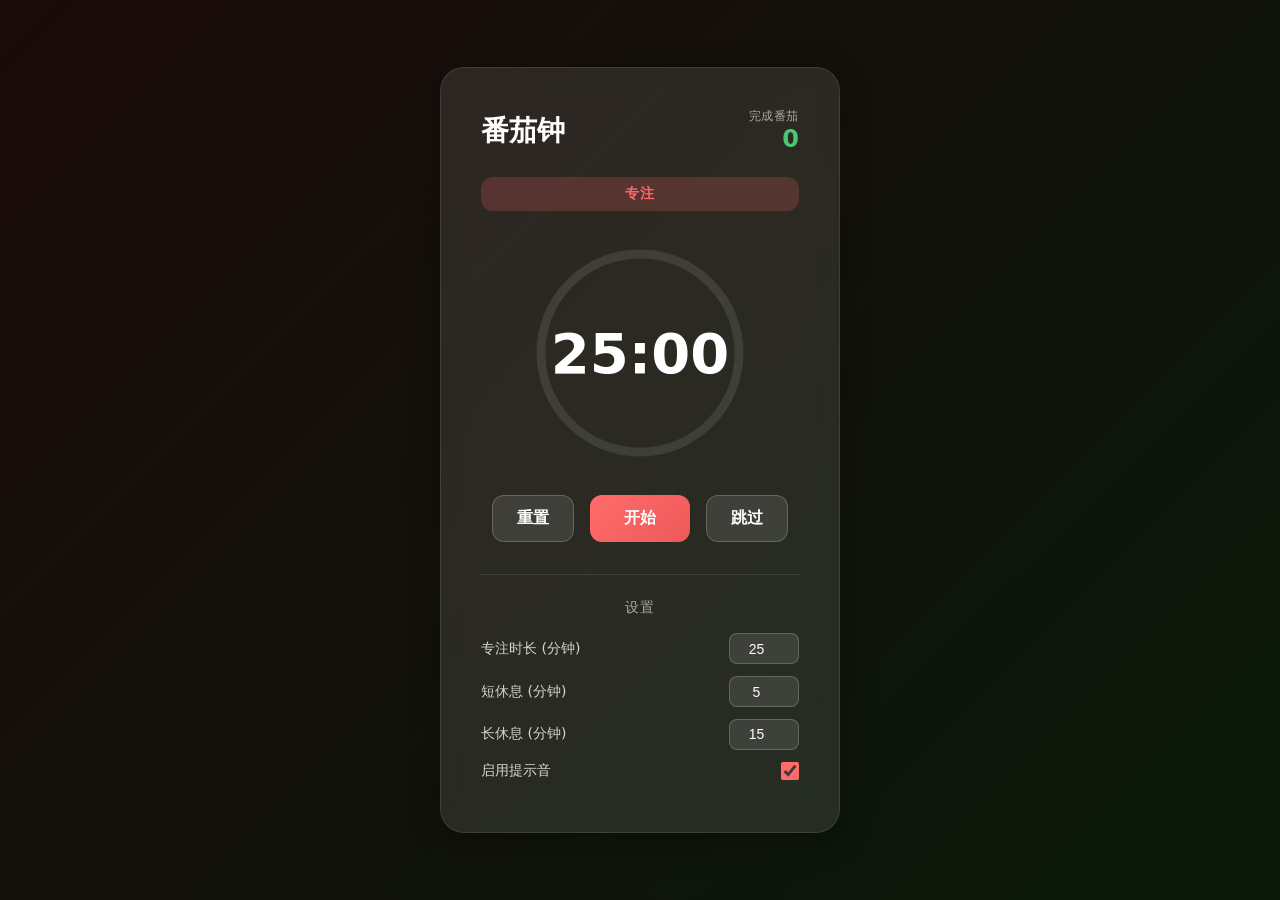
==== pomodoro.html @ 48aeecc4 "Initial commit" ====
<!DOCTYPE html>
<html lang="zh-CN">
<head>
  <meta charset="UTF-8">
  <meta name="viewport" content="width=device-width, initial-scale=1.0">
  <title>番茄钟</title>
  <style>
    * {
      margin: 0;
      padding: 0;
      box-sizing: border-box;
    }
    body {
      font-family: Inter, system-ui, -apple-system, sans-serif;
      min-height: 100vh;
      display: flex;
      background: linear-gradient(135deg, #1a0a0a 0%, #0a1a0a 100%);
      color: #fff;
    }
    #root {
      width: 100%;
      display: flex;
      justify-content: center;
      align-items: center;
      padding: 1rem;
    }
    .timer-card {
      background: rgba(255, 255, 255, 0.1);
      backdrop-filter: blur(10px);
      border-radius: 24px;
      padding: 2.5rem;
      box-shadow: 0 8px 32px rgba(0, 0, 0, 0.3);
      border: 1px solid rgba(255, 255, 255, 0.1);
      width: 100%;
      max-width: 400px;
      text-align: center;
    }
    .header {
      display: flex;
      justify-content: space-between;
      align-items: center;
      margin-bottom: 1.5rem;
    }
    .title {
      font-size: 1.75rem;
      font-weight: 700;
      color: #fff;
    }
    .pomodoro-count {
      display: flex;
      flex-direction: column;
      align-items: flex-end;
    }
    .pomodoro-count .label {
      font-size: 0.75rem;
      color: rgba(255, 255, 255, 0.6);
      text-transform: uppercase;
      letter-spacing: 0.05em;
    }
    .pomodoro-count .count {
      font-size: 1.5rem;
      font-weight: 700;
      color: #48c774;
    }
    .phase-indicator {
      padding: 0.5rem 1rem;
      border-radius: 12px;
      font-size: 0.875rem;
      font-weight: 600;
      text-transform: uppercase;
      letter-spacing: 0.1em;
      margin-bottom: 2rem;
      transition: all 0.3s ease;
    }
    .phase-indicator.focus {
      background-color: rgba(255, 107, 107, 0.2);
      color: #ff6b6b;
    }
    .phase-indicator.shortBreak {
      background-color: rgba(72, 199, 116, 0.2);
      color: #48c774;
    }
    .phase-indicator.longBreak {
      background-color: rgba(50, 180, 80, 0.2);
      color: #32b450;
    }
    .timer-display {
      position: relative;
      display: flex;
      justify-content: center;
      align-items: center;
      margin-bottom: 2rem;
    }
    .progress-ring {
      width: 220px;
      height: 220px;
    }
    .progress-ring-bg {
      fill: none;
      stroke: rgba(255, 255, 255, 0.1);
      stroke-width: 8;
    }
    .progress-ring-fill {
      fill: none;
      stroke: #ff6b6b;
      stroke-width: 8;
      stroke-linecap: round;
      transition: stroke-dashoffset 0.5s ease;
      transform: rotate(-90deg);
      transform-origin: center;
    }
    .time-text {
      position: absolute;
      font-size: 3.5rem;
      font-weight: 700;
      color: #fff;
      font-variant-numeric: tabular-nums;
    }
    .controls {
      display: flex;
      justify-content: center;
      gap: 1rem;
    }
    .btn {
      padding: 0.75rem 1.5rem;
      border: none;
      border-radius: 12px;
      font-size: 1rem;
      font-weight: 600;
      cursor: pointer;
      transition: all 0.2s ease;
    }
    .btn-primary {
      background: linear-gradient(135deg, #ff6b6b 0%, #ee5a5a 100%);
      color: #fff;
      min-width: 100px;
    }
    .btn-primary:hover {
      transform: translateY(-2px);
      box-shadow: 0 4px 12px rgba(255, 107, 107, 0.4);
    }
    .btn-primary:active {
      transform: translateY(0);
    }
    .btn-secondary {
      background: rgba(255, 255, 255, 0.1);
      color: #fff;
      border: 1px solid rgba(255, 255, 255, 0.2);
    }
    .btn-secondary:hover {
      background: rgba(255, 255, 255, 0.2);
      transform: translateY(-2px);
    }
    .btn-secondary:active {
      transform: translateY(0);
    }
    .settings {
      margin-top: 2rem;
      padding-top: 1.5rem;
      border-top: 1px solid rgba(255, 255, 255, 0.1);
    }
    .settings-title {
      font-size: 0.875rem;
      color: rgba(255, 255, 255, 0.6);
      text-transform: uppercase;
      letter-spacing: 0.05em;
      margin-bottom: 1rem;
    }
    .setting-row {
      display: flex;
      justify-content: space-between;
      align-items: center;
      margin-bottom: 0.75rem;
    }
    .setting-row label {
      font-size: 0.875rem;
      color: rgba(255, 255, 255, 0.8);
    }
    .setting-row input {
      width: 70px;
      padding: 0.4rem 0.6rem;
      border: 1px solid rgba(255, 255, 255, 0.2);
      border-radius: 8px;
      background: rgba(255, 255, 255, 0.1);
      color: #fff;
      font-size: 0.875rem;
      text-align: center;
    }
    .setting-row input:focus {
      outline: none;
      border-color: #ff6b6b;
    }
    .sound-toggle {
      display: flex;
      align-items: center;
      gap: 0.5rem;
    }
    .sound-toggle input[type="checkbox"] {
      width: 18px;
      height: 18px;
      accent-color: #ff6b6b;
    }
    @media (max-width: 480px) {
      .timer-card {
        padding: 1.5rem;
      }
      .time-text {
        font-size: 2.5rem;
      }
      .progress-ring {
        width: 180px;
        height: 180px;
      }
      .controls {
        flex-wrap: wrap;
      }
      .btn {
        padding: 0.6rem 1rem;
        font-size: 0.875rem;
      }
    }
  </style>
</head>
<body>
  <div id="root"></div>
  <script>
    const PHASE_DURATIONS = { focus: 25 * 60, shortBreak: 5 * 60, longBreak: 15 * 60 };
    const PHASE_LABELS = { focus: '专注', shortBreak: '短休息', longBreak: '长休息' };

    let state = {
      phase: 'focus',
      timeLeft: PHASE_DURATIONS.focus,
      isRunning: false,
      pomodorosCompleted: 0,
      settings: { focus: 25, shortBreak: 5, longBreak: 15 },
      soundEnabled: true
    };

    let interval = null;

    function render() {
      const progress = ((PHASE_DURATIONS[state.phase] - state.timeLeft) / PHASE_DURATIONS[state.phase]) * 100;
      const circumference = 2 * Math.PI * 90;
      const offset = circumference * (1 - progress / 100);

      document.getElementById('root').innerHTML = `
        <div class="timer-card">
          <div class="header">
            <h1 class="title">番茄钟</h1>
            <div class="pomodoro-count">
              <span class="label">完成番茄</span>
              <span class="count">${state.pomodorosCompleted}</span>
            </div>
          </div>

          <div class="phase-indicator ${state.phase}">${PHASE_LABELS[state.phase]}</div>

          <div class="timer-display">
            <svg class="progress-ring" viewBox="0 0 200 200">
              <circle class="progress-ring-bg" cx="100" cy="100" r="90"/>
              <circle class="progress-ring-fill" cx="100" cy="100" r="90"
                stroke-dasharray="${circumference}" stroke-dashoffset="${offset}"/>
            </svg>
            <div class="time-text">${formatTime(state.timeLeft)}</div>
          </div>

          <div class="controls">
            <button class="btn btn-secondary" onclick="handleReset()">重置</button>
            <button class="btn btn-primary" onclick="handleStartPause()">${state.isRunning ? '暂停' : '开始'}</button>
            <button class="btn btn-secondary" onclick="handleSkip()">跳过</button>
          </div>

          <div class="settings">
            <div class="settings-title">设置</div>
            <div class="setting-row">
              <label>专注时长 (分钟)</label>
              <input type="number" min="1" max="60" value="${state.settings.focus}"
                onchange="updateSetting('focus', this.value)">
            </div>
            <div class="setting-row">
              <label>短休息 (分钟)</label>
              <input type="number" min="1" max="30" value="${state.settings.shortBreak}"
                onchange="updateSetting('shortBreak', this.value)">
            </div>
            <div class="setting-row">
              <label>长休息 (分钟)</label>
              <input type="number" min="1" max="60" value="${state.settings.longBreak}"
                onchange="updateSetting('longBreak', this.value)">
            </div>
            <div class="setting-row sound-toggle">
              <label>启用提示音</label>
              <input type="checkbox" ${state.soundEnabled ? 'checked' : ''}
                onchange="state.soundEnabled = this.checked">
            </div>
          </div>
        </div>
      `;
    }

    function formatTime(seconds) {
      const mins = Math.floor(seconds / 60);
      const secs = seconds % 60;
      return `${mins.toString().padStart(2, '0')}:${secs.toString().padStart(2, '0')}`;
    }

    function getNextPhase() {
      if (state.phase === 'focus') {
        return (state.pomodorosCompleted + 1) % 4 === 0 ? 'longBreak' : 'shortBreak';
      }
      return 'focus';
    }

    function playSound() {
      if (!state.soundEnabled) return;
      const ctx = new (window.AudioContext || window.webkitAudioContext)();
      const oscillator = ctx.createOscillator();
      const gainNode = ctx.createGain();
      oscillator.connect(gainNode);
      gainNode.connect(ctx.destination);
      oscillator.frequency.value = 800;
      oscillator.type = 'sine';
      gainNode.gain.setValueAtTime(0.3, ctx.currentTime);
      gainNode.gain.exponentialRampToValueAtTime(0.01, ctx.currentTime + 0.5);
      oscillator.start(ctx.currentTime);
      oscillator.stop(ctx.currentTime + 0.5);
    }

    function sendNotification(phase) {
      if (!('Notification' in window)) return;
      if (Notification.permission === 'granted') {
        const messages = {
          focus: '专注时间结束！休息一下吧',
          shortBreak: '短休息结束！继续专注',
          longBreak: '长休息结束！开始新的番茄'
        };
        new Notification('番茄钟', { body: messages[phase] });
      }
    }

    function tick() {
      if (state.timeLeft <= 1) {
        clearInterval(interval);
        interval = null;
        playSound();
        sendNotification(state.phase);
        const nextPhase = getNextPhase();
        state.pomodorosCompleted = state.phase === 'focus' ? state.pomodorosCompleted + 1 : state.pomodorosCompleted;
        state.phase = nextPhase;
        state.timeLeft = PHASE_DURATIONS[nextPhase];
        state.isRunning = false;
        render();
        return;
      }
      state.timeLeft--;
      render();
    }

    function handleStartPause() {
      if (state.isRunning) {
        clearInterval(interval);
        interval = null;
        state.isRunning = false;
      } else {
        state.isRunning = true;
        interval = setInterval(tick, 1000);
      }
      render();
    }

    function handleReset() {
      if (interval) {
        clearInterval(interval);
        interval = null;
      }
      state.isRunning = false;
      state.timeLeft = PHASE_DURATIONS[state.phase];
      render();
    }

    function handleSkip() {
      if (interval) {
        clearInterval(interval);
        interval = null;
      }
      state.pomodorosCompleted = state.phase === 'focus' ? state.pomodorosCompleted + 1 : state.pomodorosCompleted;
      state.phase = getNextPhase();
      state.timeLeft = PHASE_DURATIONS[state.phase];
      state.isRunning = false;
      render();
    }

    function updateSetting(key, value) {
      const mins = parseInt(value) || 1;
      state.settings[key] = Math.min(60, Math.max(1, mins));
      PHASE_DURATIONS[key] = state.settings[key] * 60;
      if (state.phase === key && !state.isRunning) {
        state.timeLeft = PHASE_DURATIONS[key];
      }
      render();
    }

    if ('Notification' in window && Notification.permission === 'default') {
      Notification.requestPermission();
    }

    render();
  </script>
</body>
</html>
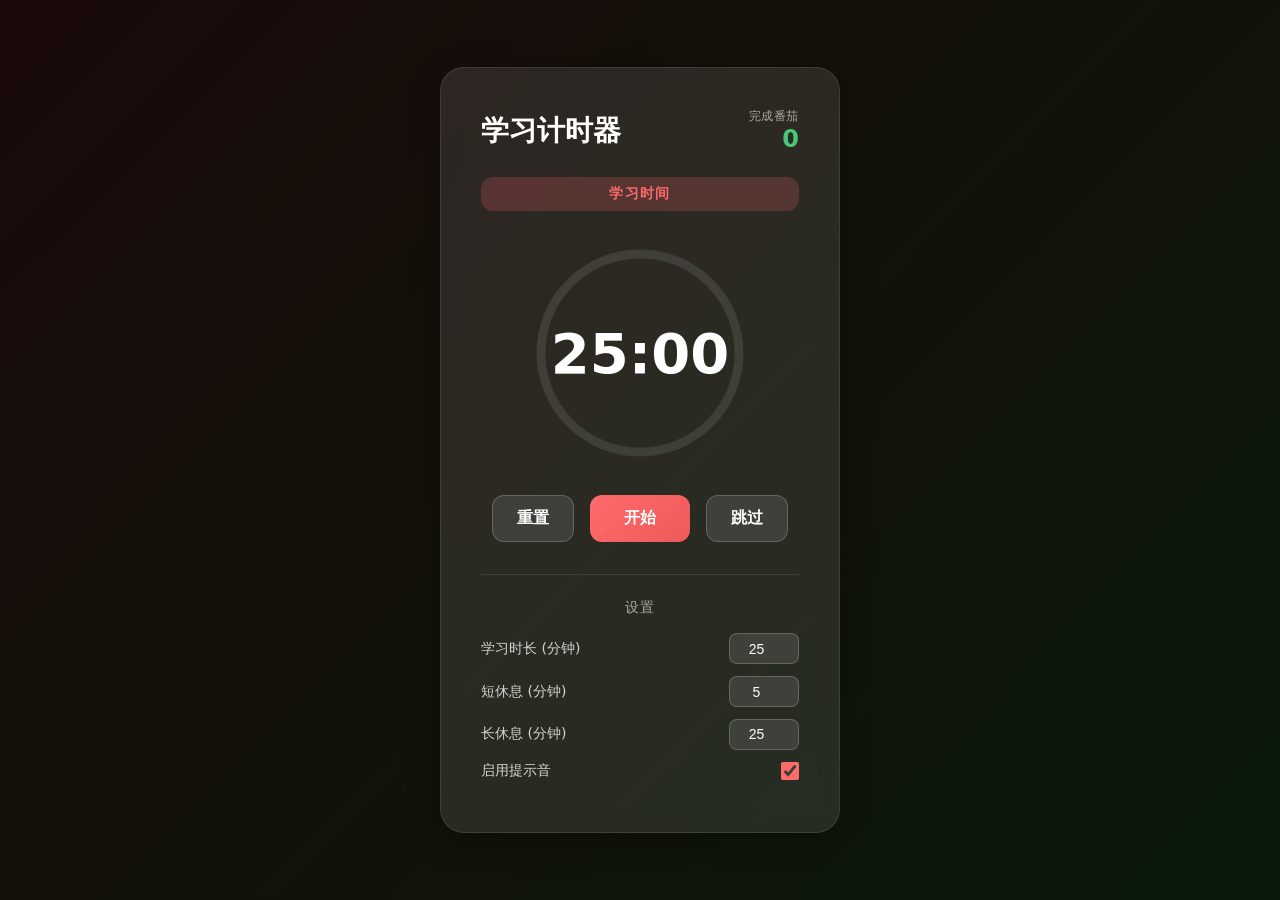
==== commit 134b4397: "Update: rename to 学习计时器, set long break to 25min" ====
--- a/pomodoro.html
+++ b/pomodoro.html
@@ -225,14 +225,14 @@
   <div id="root"></div>
   <script>
     const PHASE_DURATIONS = { focus: 25 * 60, shortBreak: 5 * 60, longBreak: 15 * 60 };
-    const PHASE_LABELS = { focus: '专注', shortBreak: '短休息', longBreak: '长休息' };
+    const PHASE_LABELS = { focus: '学习时间', shortBreak: '短休息', longBreak: '长休息' };
 
     let state = {
       phase: 'focus',
       timeLeft: PHASE_DURATIONS.focus,
       isRunning: false,
       pomodorosCompleted: 0,
-      settings: { focus: 25, shortBreak: 5, longBreak: 15 },
+      settings: { focus: 25, shortBreak: 5, longBreak: 25 },
       soundEnabled: true
     };
 
@@ -246,7 +246,7 @@
       document.getElementById('root').innerHTML = `
         <div class="timer-card">
           <div class="header">
-            <h1 class="title">番茄钟</h1>
+            <h1 class="title">学习计时器</h1>
             <div class="pomodoro-count">
               <span class="label">完成番茄</span>
               <span class="count">${state.pomodorosCompleted}</span>
@@ -273,7 +273,7 @@
           <div class="settings">
             <div class="settings-title">设置</div>
             <div class="setting-row">
-              <label>专注时长 (分钟)</label>
+              <label>学习时长 (分钟)</label>
               <input type="number" min="1" max="60" value="${state.settings.focus}"
                 onchange="updateSetting('focus', this.value)">
             </div>
@@ -329,11 +329,11 @@
       if (!('Notification' in window)) return;
       if (Notification.permission === 'granted') {
         const messages = {
-          focus: '专注时间结束！休息一下吧',
+          focus: '学习时间结束！休息一下吧',
           shortBreak: '短休息结束！继续专注',
-          longBreak: '长休息结束！开始新的番茄'
+          longBreak: '长休息结束！开始新的学习',
         };
-        new Notification('番茄钟', { body: messages[phase] });
+        new Notification('学习计时器', { body: messages[phase] });
       }
     }
 
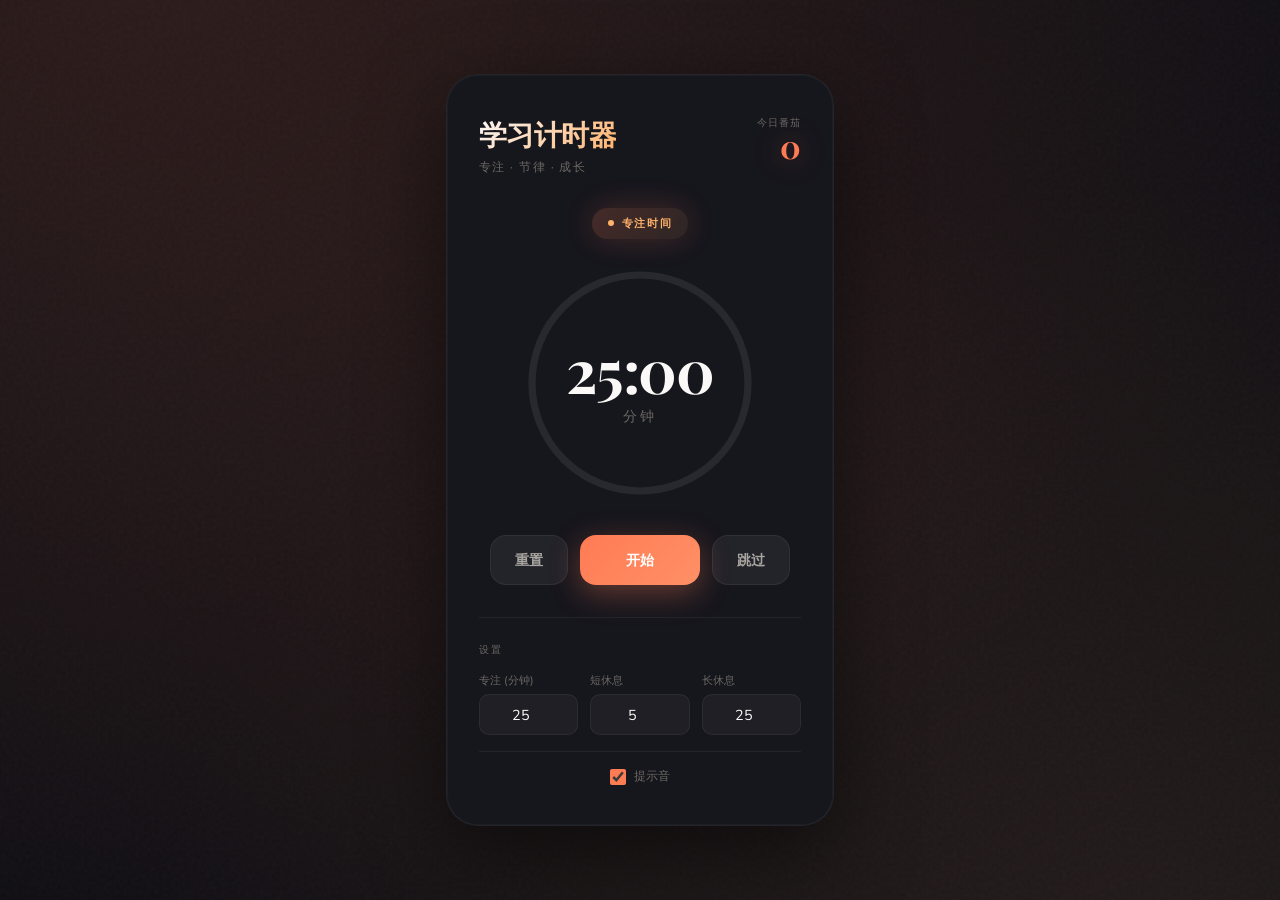
==== commit d2b1b93b: "Update: 重构UI设计，采用温暖珊瑚橙配色和呼吸动效 - 字体升级为 Playfair Display + Nunito Sans - 配色方案：深色背景 + 珊瑚橙渐变 - 新增呼吸动画和光晕" ====
--- a/pomodoro.html
+++ b/pomodoro.html
@@ -3,304 +3,547 @@
 <head>
   <meta charset="UTF-8">
   <meta name="viewport" content="width=device-width, initial-scale=1.0">
-  <title>番茄钟</title>
+  <title>学习计时器</title>
+  <link rel="preconnect" href="https://fonts.googleapis.com">
+  <link rel="preconnect" href="https://fonts.gstatic.com" crossorigin>
+  <link href="https://fonts.googleapis.com/css2?family=Nunito+Sans:wght@400;600;700&family=Playfair+Display:wght@500;600;700&display=swap" rel="stylesheet">
   <style>
+    :root {
+      --bg-deep: #0d0d12;
+      --bg-card: #16161d;
+      --accent-warm: #ff7b54;
+      --accent-coral: #ffb26b;
+      --accent-glow: rgba(255, 123, 84, 0.4);
+      --text-primary: #faf9f7;
+      --text-secondary: #a8a5a0;
+      --text-muted: #6b6862;
+      --border-subtle: rgba(255, 255, 255, 0.06);
+      --ring-track: rgba(255, 255, 255, 0.08);
+    }
+
     * {
       margin: 0;
       padding: 0;
       box-sizing: border-box;
     }
+
     body {
-      font-family: Inter, system-ui, -apple-system, sans-serif;
+      font-family: 'Nunito Sans', system-ui, sans-serif;
       min-height: 100vh;
-      display: flex;
-      background: linear-gradient(135deg, #1a0a0a 0%, #0a1a0a 100%);
-      color: #fff;
-    }
-    #root {
-      width: 100%;
       display: flex;
       justify-content: center;
       align-items: center;
+      background: var(--bg-deep);
+      color: var(--text-primary);
+      overflow: hidden;
+    }
+
+    /* Atmospheric background */
+    .atmosphere {
+      position: fixed;
+      inset: 0;
+      pointer-events: none;
+      z-index: 0;
+    }
+    .atmosphere::before {
+      content: '';
+      position: absolute;
+      top: -50%;
+      left: -50%;
+      width: 200%;
+      height: 200%;
+      background:
+        radial-gradient(ellipse at 30% 20%, rgba(255, 123, 84, 0.12) 0%, transparent 50%),
+        radial-gradient(ellipse at 70% 80%, rgba(255, 178, 107, 0.08) 0%, transparent 40%),
+        radial-gradient(ellipse at 50% 50%, rgba(255, 123, 84, 0.05) 0%, transparent 60%);
+      animation: atmosphereBreath 8s ease-in-out infinite;
+    }
+    @keyframes atmosphereBreath {
+      0%, 100% { opacity: 0.6; transform: scale(1); }
+      50% { opacity: 1; transform: scale(1.05); }
+    }
+
+    /* Subtle grain texture */
+    .atmosphere::after {
+      content: '';
+      position: absolute;
+      inset: 0;
+      background-image: url("data:image/svg+xml,%3Csvg viewBox='0 0 256 256' xmlns='http://www.w3.org/2000/svg'%3E%3Cfilter id='noise'%3E%3CfeTurbulence type='fractalNoise' baseFrequency='0.9' numOctaves='4' stitchTiles='stitch'/%3E%3C/filter%3E%3Crect width='100%25' height='100%25' filter='url(%23noise)'/%3E%3C/svg%3E");
+      opacity: 0.03;
+      mix-blend-mode: overlay;
+    }
+
+    .app {
+      position: relative;
+      z-index: 1;
+      width: 100%;
+      max-width: 420px;
       padding: 1rem;
     }
-    .timer-card {
-      background: rgba(255, 255, 255, 0.1);
-      backdrop-filter: blur(10px);
-      border-radius: 24px;
-      padding: 2.5rem;
-      box-shadow: 0 8px 32px rgba(0, 0, 0, 0.3);
-      border: 1px solid rgba(255, 255, 255, 0.1);
-      width: 100%;
-      max-width: 400px;
+
+    .card {
+      background: var(--bg-card);
+      border-radius: 32px;
+      padding: 2.5rem 2rem;
+      border: 1px solid var(--border-subtle);
+      box-shadow:
+        0 24px 80px rgba(0, 0, 0, 0.5),
+        0 0 0 1px rgba(255, 255, 255, 0.03) inset;
+    }
+
+    /* Header */
+    .header {
+      display: flex;
+      justify-content: space-between;
+      align-items: flex-start;
+      margin-bottom: 2rem;
+    }
+    .brand {
+      display: flex;
+      flex-direction: column;
+      gap: 0.25rem;
+    }
+    .brand h1 {
+      font-family: 'Playfair Display', serif;
+      font-size: 1.75rem;
+      font-weight: 600;
+      letter-spacing: -0.02em;
+      background: linear-gradient(135deg, var(--text-primary) 0%, var(--accent-coral) 100%);
+      -webkit-background-clip: text;
+      -webkit-text-fill-color: transparent;
+      background-clip: text;
+    }
+    .brand .subtitle {
+      font-size: 0.75rem;
+      color: var(--text-muted);
+      text-transform: uppercase;
+      letter-spacing: 0.12em;
+    }
+    .stats {
+      text-align: right;
+    }
+    .stats-label {
+      font-size: 0.65rem;
+      color: var(--text-muted);
+      text-transform: uppercase;
+      letter-spacing: 0.1em;
+    }
+    .stats-value {
+      font-family: 'Playfair Display', serif;
+      font-size: 2rem;
+      font-weight: 700;
+      color: var(--accent-warm);
+      line-height: 1;
+      text-shadow: 0 0 30px var(--accent-glow);
+    }
+
+    /* Phase indicator */
+    .phase-container {
       text-align: center;
-    }
-    .header {
-      display: flex;
-      justify-content: space-between;
+      margin-bottom: 1.5rem;
+    }
+    .phase-tag {
+      display: inline-flex;
       align-items: center;
-      margin-bottom: 1.5rem;
-    }
-    .title {
-      font-size: 1.75rem;
-      font-weight: 700;
-      color: #fff;
-    }
-    .pomodoro-count {
-      display: flex;
-      flex-direction: column;
-      align-items: flex-end;
-    }
-    .pomodoro-count .label {
-      font-size: 0.75rem;
-      color: rgba(255, 255, 255, 0.6);
-      text-transform: uppercase;
-      letter-spacing: 0.05em;
-    }
-    .pomodoro-count .count {
-      font-size: 1.5rem;
-      font-weight: 700;
-      color: #48c774;
-    }
-    .phase-indicator {
+      gap: 0.5rem;
       padding: 0.5rem 1rem;
-      border-radius: 12px;
-      font-size: 0.875rem;
+      border-radius: 100px;
+      font-size: 0.7rem;
       font-weight: 600;
       text-transform: uppercase;
-      letter-spacing: 0.1em;
-      margin-bottom: 2rem;
-      transition: all 0.3s ease;
-    }
-    .phase-indicator.focus {
-      background-color: rgba(255, 107, 107, 0.2);
-      color: #ff6b6b;
-    }
-    .phase-indicator.shortBreak {
-      background-color: rgba(72, 199, 116, 0.2);
-      color: #48c774;
-    }
-    .phase-indicator.longBreak {
-      background-color: rgba(50, 180, 80, 0.2);
+      letter-spacing: 0.15em;
+      transition: all 0.5s cubic-bezier(0.4, 0, 0.2, 1);
+    }
+    .phase-tag.focus {
+      background: linear-gradient(135deg, rgba(255, 123, 84, 0.2), rgba(255, 178, 107, 0.1));
+      color: var(--accent-coral);
+      box-shadow: 0 0 30px rgba(255, 123, 84, 0.2);
+    }
+    .phase-tag.shortBreak {
+      background: linear-gradient(135deg, rgba(72, 199, 142, 0.2), rgba(72, 199, 142, 0.1));
+      color: #48c78e;
+      box-shadow: 0 0 30px rgba(72, 199, 142, 0.15);
+    }
+    .phase-tag.longBreak {
+      background: linear-gradient(135deg, rgba(72, 199, 142, 0.25), rgba(50, 180, 100, 0.15));
       color: #32b450;
-    }
-    .timer-display {
+      box-shadow: 0 0 30px rgba(50, 180, 100, 0.2);
+    }
+    .phase-dot {
+      width: 6px;
+      height: 6px;
+      border-radius: 50%;
+      background: currentColor;
+      animation: phasePulse 2s ease-in-out infinite;
+    }
+    @keyframes phasePulse {
+      0%, 100% { opacity: 1; }
+      50% { opacity: 0.4; }
+    }
+
+    /* Timer display */
+    .timer-zone {
       position: relative;
       display: flex;
       justify-content: center;
       align-items: center;
       margin-bottom: 2rem;
     }
-    .progress-ring {
-      width: 220px;
-      height: 220px;
-    }
-    .progress-ring-bg {
+    .timer-ring {
+      width: 240px;
+      height: 240px;
+      position: relative;
+    }
+    .timer-ring svg {
+      width: 100%;
+      height: 100%;
+      transform: rotate(-90deg);
+    }
+    .ring-bg {
       fill: none;
-      stroke: rgba(255, 255, 255, 0.1);
-      stroke-width: 8;
-    }
-    .progress-ring-fill {
+      stroke: var(--ring-track);
+      stroke-width: 6;
+    }
+    .ring-progress {
       fill: none;
-      stroke: #ff6b6b;
+      stroke: url(#ringGradient);
       stroke-width: 8;
       stroke-linecap: round;
-      transition: stroke-dashoffset 0.5s ease;
-      transform: rotate(-90deg);
-      transform-origin: center;
-    }
-    .time-text {
+      transition: stroke-dashoffset 1s linear;
+      filter: drop-shadow(0 0 12px var(--accent-glow));
+    }
+    .ring-glow {
+      fill: none;
+      stroke: url(#ringGradient);
+      stroke-width: 20;
+      stroke-linecap: round;
+      opacity: 0.15;
+      transition: stroke-dashoffset 1s linear;
+    }
+
+    .timer-content {
       position: absolute;
-      font-size: 3.5rem;
+      inset: 0;
+      display: flex;
+      flex-direction: column;
+      justify-content: center;
+      align-items: center;
+    }
+    .time-display {
+      font-family: 'Playfair Display', serif;
+      font-size: 3.75rem;
       font-weight: 700;
-      color: #fff;
+      letter-spacing: -0.02em;
+      color: var(--text-primary);
+      line-height: 1;
       font-variant-numeric: tabular-nums;
     }
+    .time-suffix {
+      font-family: 'Nunito Sans', sans-serif;
+      font-size: 0.875rem;
+      font-weight: 400;
+      color: var(--text-muted);
+      margin-top: 0.5rem;
+      text-transform: uppercase;
+      letter-spacing: 0.2em;
+    }
+
+    /* Breathing animation when running */
+    .timer-zone.running .time-display {
+      animation: timeBreath 4s ease-in-out infinite;
+    }
+    @keyframes timeBreath {
+      0%, 100% { opacity: 1; }
+      50% { opacity: 0.85; }
+    }
+    .timer-zone.running .ring-progress {
+      animation: ringPulse 4s ease-in-out infinite;
+    }
+    @keyframes ringPulse {
+      0%, 100% { filter: drop-shadow(0 0 12px var(--accent-glow)); }
+      50% { filter: drop-shadow(0 0 25px var(--accent-glow)); }
+    }
+
+    /* Controls */
     .controls {
       display: flex;
       justify-content: center;
-      gap: 1rem;
+      gap: 0.75rem;
     }
     .btn {
-      padding: 0.75rem 1.5rem;
+      padding: 0.875rem 1.5rem;
       border: none;
-      border-radius: 12px;
-      font-size: 1rem;
+      border-radius: 16px;
+      font-family: 'Nunito Sans', sans-serif;
+      font-size: 0.9rem;
       font-weight: 600;
       cursor: pointer;
-      transition: all 0.2s ease;
-    }
+      transition: all 0.3s cubic-bezier(0.4, 0, 0.2, 1);
+      position: relative;
+      overflow: hidden;
+    }
+    .btn::before {
+      content: '';
+      position: absolute;
+      inset: 0;
+      background: linear-gradient(135deg, rgba(255,255,255,0.1) 0%, transparent 50%);
+      opacity: 0;
+      transition: opacity 0.3s ease;
+    }
+    .btn:hover::before {
+      opacity: 1;
+    }
+    .btn:active {
+      transform: scale(0.97);
+    }
+
     .btn-primary {
-      background: linear-gradient(135deg, #ff6b6b 0%, #ee5a5a 100%);
+      background: linear-gradient(135deg, var(--accent-warm) 0%, #ff9066 100%);
       color: #fff;
-      min-width: 100px;
+      min-width: 120px;
+      box-shadow: 0 8px 30px rgba(255, 123, 84, 0.35);
     }
     .btn-primary:hover {
+      box-shadow: 0 12px 40px rgba(255, 123, 84, 0.5);
       transform: translateY(-2px);
-      box-shadow: 0 4px 12px rgba(255, 107, 107, 0.4);
-    }
-    .btn-primary:active {
-      transform: translateY(0);
-    }
+    }
+
     .btn-secondary {
+      background: rgba(255, 255, 255, 0.06);
+      color: var(--text-secondary);
+      border: 1px solid var(--border-subtle);
+    }
+    .btn-secondary:hover {
       background: rgba(255, 255, 255, 0.1);
-      color: #fff;
-      border: 1px solid rgba(255, 255, 255, 0.2);
-    }
-    .btn-secondary:hover {
-      background: rgba(255, 255, 255, 0.2);
+      color: var(--text-primary);
+      border-color: rgba(255, 255, 255, 0.1);
       transform: translateY(-2px);
     }
-    .btn-secondary:active {
-      transform: translateY(0);
-    }
+
+    /* Settings */
     .settings {
       margin-top: 2rem;
       padding-top: 1.5rem;
-      border-top: 1px solid rgba(255, 255, 255, 0.1);
+      border-top: 1px solid var(--border-subtle);
     }
     .settings-title {
-      font-size: 0.875rem;
-      color: rgba(255, 255, 255, 0.6);
+      font-size: 0.65rem;
+      color: var(--text-muted);
       text-transform: uppercase;
-      letter-spacing: 0.05em;
+      letter-spacing: 0.15em;
       margin-bottom: 1rem;
     }
-    .setting-row {
-      display: flex;
-      justify-content: space-between;
+    .settings-grid {
+      display: grid;
+      grid-template-columns: repeat(3, 1fr);
+      gap: 0.75rem;
+    }
+    .setting-item {
+      display: flex;
+      flex-direction: column;
+      gap: 0.4rem;
+    }
+    .setting-item label {
+      font-size: 0.7rem;
+      color: var(--text-muted);
+    }
+    .setting-item input {
+      width: 100%;
+      padding: 0.6rem 0.5rem;
+      border: 1px solid var(--border-subtle);
+      border-radius: 10px;
+      background: rgba(255, 255, 255, 0.04);
+      color: var(--text-primary);
+      font-family: 'Nunito Sans', sans-serif;
+      font-size: 0.9rem;
+      text-align: center;
+      transition: all 0.25s ease;
+    }
+    .setting-item input:focus {
+      outline: none;
+      border-color: var(--accent-warm);
+      background: rgba(255, 123, 84, 0.08);
+      box-shadow: 0 0 20px rgba(255, 123, 84, 0.15);
+    }
+
+    /* Sound toggle */
+    .sound-toggle {
+      display: flex;
       align-items: center;
-      margin-bottom: 0.75rem;
-    }
-    .setting-row label {
-      font-size: 0.875rem;
-      color: rgba(255, 255, 255, 0.8);
-    }
-    .setting-row input {
-      width: 70px;
-      padding: 0.4rem 0.6rem;
-      border: 1px solid rgba(255, 255, 255, 0.2);
-      border-radius: 8px;
-      background: rgba(255, 255, 255, 0.1);
-      color: #fff;
-      font-size: 0.875rem;
-      text-align: center;
-    }
-    .setting-row input:focus {
-      outline: none;
-      border-color: #ff6b6b;
-    }
-    .sound-toggle {
-      display: flex;
-      align-items: center;
+      justify-content: center;
       gap: 0.5rem;
+      margin-top: 1rem;
+      padding-top: 1rem;
+      border-top: 1px solid var(--border-subtle);
+    }
+    .sound-toggle label {
+      font-size: 0.75rem;
+      color: var(--text-muted);
+      cursor: pointer;
     }
     .sound-toggle input[type="checkbox"] {
-      width: 18px;
-      height: 18px;
-      accent-color: #ff6b6b;
-    }
+      width: 16px;
+      height: 16px;
+      accent-color: var(--accent-warm);
+      cursor: pointer;
+    }
+
+    /* Responsive */
     @media (max-width: 480px) {
-      .timer-card {
-        padding: 1.5rem;
-      }
-      .time-text {
-        font-size: 2.5rem;
-      }
-      .progress-ring {
-        width: 180px;
-        height: 180px;
-      }
-      .controls {
-        flex-wrap: wrap;
-      }
-      .btn {
-        padding: 0.6rem 1rem;
-        font-size: 0.875rem;
+      .card {
+        padding: 2rem 1.25rem;
+        border-radius: 24px;
+      }
+      .timer-ring {
+        width: 200px;
+        height: 200px;
+      }
+      .time-display {
+        font-size: 3rem;
+      }
+      .settings-grid {
+        grid-template-columns: repeat(3, 1fr);
+        gap: 0.5rem;
       }
     }
   </style>
 </head>
 <body>
-  <div id="root"></div>
+  <div class="atmosphere"></div>
+  <div class="app">
+    <div class="card">
+      <header class="header">
+        <div class="brand">
+          <h1>学习计时器</h1>
+          <span class="subtitle">专注 · 节律 · 成长</span>
+        </div>
+        <div class="stats">
+          <div class="stats-label">今日番茄</div>
+          <div class="stats-value" id="pomodoroCount">0</div>
+        </div>
+      </header>
+
+      <div class="phase-container">
+        <span class="phase-tag focus" id="phaseTag">
+          <span class="phase-dot"></span>
+          <span id="phaseLabel">专注时间</span>
+        </span>
+      </div>
+
+      <div class="timer-zone" id="timerZone">
+        <div class="timer-ring">
+          <svg viewBox="0 0 200 200">
+            <defs>
+              <linearGradient id="ringGradient" x1="0%" y1="0%" x2="100%" y2="100%">
+                <stop offset="0%" style="stop-color:#ff7b54"/>
+                <stop offset="100%" style="stop-color:#ffb26b"/>
+              </linearGradient>
+            </defs>
+            <circle class="ring-bg" cx="100" cy="100" r="90"/>
+            <circle class="ring-glow" id="ringGlow" cx="100" cy="100" r="90"/>
+            <circle class="ring-progress" id="ringProgress" cx="100" cy="100" r="90"/>
+          </svg>
+          <div class="timer-content">
+            <div class="time-display" id="timeDisplay">25:00</div>
+            <div class="time-suffix" id="timeSuffix">分钟</div>
+          </div>
+        </div>
+      </div>
+
+      <div class="controls">
+        <button class="btn btn-secondary" id="resetBtn">重置</button>
+        <button class="btn btn-primary" id="startBtn">开始</button>
+        <button class="btn btn-secondary" id="skipBtn">跳过</button>
+      </div>
+
+      <div class="settings">
+        <div class="settings-title">设置</div>
+        <div class="settings-grid">
+          <div class="setting-item">
+            <label>专注 (分钟)</label>
+            <input type="number" id="focusTime" min="1" max="60" value="25">
+          </div>
+          <div class="setting-item">
+            <label>短休息</label>
+            <input type="number" id="shortBreakTime" min="1" max="30" value="5">
+          </div>
+          <div class="setting-item">
+            <label>长休息</label>
+            <input type="number" id="longBreakTime" min="1" max="60" value="25">
+          </div>
+        </div>
+        <div class="sound-toggle">
+          <input type="checkbox" id="soundToggle" checked>
+          <label for="soundToggle">提示音</label>
+        </div>
+      </div>
+    </div>
+  </div>
+
   <script>
-    const PHASE_DURATIONS = { focus: 25 * 60, shortBreak: 5 * 60, longBreak: 15 * 60 };
-    const PHASE_LABELS = { focus: '学习时间', shortBreak: '短休息', longBreak: '长休息' };
+    const PHASE_CONFIG = {
+      focus: { duration: 25 * 60, label: '专注时间', tagClass: 'focus' },
+      shortBreak: { duration: 5 * 60, label: '短休息', tagClass: 'shortBreak' },
+      longBreak: { duration: 25 * 60, label: '长休息', tagClass: 'longBreak' }
+    };
+    const RING_CIRCUMFERENCE = 2 * Math.PI * 90;
 
     let state = {
       phase: 'focus',
-      timeLeft: PHASE_DURATIONS.focus,
+      timeLeft: PHASE_CONFIG.focus.duration,
       isRunning: false,
       pomodorosCompleted: 0,
-      settings: { focus: 25, shortBreak: 5, longBreak: 25 },
       soundEnabled: true
     };
 
-    let interval = null;
-
-    function render() {
-      const progress = ((PHASE_DURATIONS[state.phase] - state.timeLeft) / PHASE_DURATIONS[state.phase]) * 100;
-      const circumference = 2 * Math.PI * 90;
-      const offset = circumference * (1 - progress / 100);
-
-      document.getElementById('root').innerHTML = `
-        <div class="timer-card">
-          <div class="header">
-            <h1 class="title">学习计时器</h1>
-            <div class="pomodoro-count">
-              <span class="label">完成番茄</span>
-              <span class="count">${state.pomodorosCompleted}</span>
-            </div>
-          </div>
-
-          <div class="phase-indicator ${state.phase}">${PHASE_LABELS[state.phase]}</div>
-
-          <div class="timer-display">
-            <svg class="progress-ring" viewBox="0 0 200 200">
-              <circle class="progress-ring-bg" cx="100" cy="100" r="90"/>
-              <circle class="progress-ring-fill" cx="100" cy="100" r="90"
-                stroke-dasharray="${circumference}" stroke-dashoffset="${offset}"/>
-            </svg>
-            <div class="time-text">${formatTime(state.timeLeft)}</div>
-          </div>
-
-          <div class="controls">
-            <button class="btn btn-secondary" onclick="handleReset()">重置</button>
-            <button class="btn btn-primary" onclick="handleStartPause()">${state.isRunning ? '暂停' : '开始'}</button>
-            <button class="btn btn-secondary" onclick="handleSkip()">跳过</button>
-          </div>
-
-          <div class="settings">
-            <div class="settings-title">设置</div>
-            <div class="setting-row">
-              <label>学习时长 (分钟)</label>
-              <input type="number" min="1" max="60" value="${state.settings.focus}"
-                onchange="updateSetting('focus', this.value)">
-            </div>
-            <div class="setting-row">
-              <label>短休息 (分钟)</label>
-              <input type="number" min="1" max="30" value="${state.settings.shortBreak}"
-                onchange="updateSetting('shortBreak', this.value)">
-            </div>
-            <div class="setting-row">
-              <label>长休息 (分钟)</label>
-              <input type="number" min="1" max="60" value="${state.settings.longBreak}"
-                onchange="updateSetting('longBreak', this.value)">
-            </div>
-            <div class="setting-row sound-toggle">
-              <label>启用提示音</label>
-              <input type="checkbox" ${state.soundEnabled ? 'checked' : ''}
-                onchange="state.soundEnabled = this.checked">
-            </div>
-          </div>
-        </div>
-      `;
-    }
+    let timerInterval = null;
+
+    // DOM elements
+    const $ = id => document.getElementById(id);
+    const timerZone = $('timerZone');
+    const timeDisplay = $('timeDisplay');
+    const timeSuffix = $('timeSuffix');
+    const phaseTag = $('phaseTag');
+    const phaseLabel = $('phaseLabel');
+    const pomodoroCount = $('pomodoroCount');
+    const ringProgress = $('ringProgress');
+    const ringGlow = $('ringGlow');
+    const startBtn = $('startBtn');
+    const resetBtn = $('resetBtn');
+    const skipBtn = $('skipBtn');
+    const soundToggle = $('soundToggle');
+    const focusInput = $('focusTime');
+    const shortBreakInput = $('shortBreakTime');
+    const longBreakInput = $('longBreakTime');
 
     function formatTime(seconds) {
-      const mins = Math.floor(seconds / 60);
-      const secs = seconds % 60;
-      return `${mins.toString().padStart(2, '0')}:${secs.toString().padStart(2, '0')}`;
+      const m = Math.floor(seconds / 60);
+      const s = seconds % 60;
+      return `${m.toString().padStart(2, '0')}:${s.toString().padStart(2, '0')}`;
+    }
+
+    function updateRing(progress) {
+      const offset = RING_CIRCUMFERENCE * (1 - progress);
+      ringProgress.style.strokeDasharray = RING_CIRCUMFERENCE;
+      ringProgress.style.strokeDashoffset = offset;
+      ringGlow.style.strokeDasharray = RING_CIRCUMFERENCE;
+      ringGlow.style.strokeDashoffset = offset;
+    }
+
+    function updateUI() {
+      const config = PHASE_CONFIG[state.phase];
+      const progress = (config.duration - state.timeLeft) / config.duration;
+
+      timeDisplay.textContent = formatTime(state.timeLeft);
+      pomodoroCount.textContent = state.pomodorosCompleted;
+
+      phaseTag.className = `phase-tag ${config.tagClass}`;
+      phaseLabel.textContent = config.label;
+
+      timerZone.classList.toggle('running', state.isRunning);
+      startBtn.textContent = state.isRunning ? '暂停' : '开始';
+
+      updateRing(progress);
     }
 
     function getNextPhase() {
@@ -312,98 +555,116 @@
 
     function playSound() {
       if (!state.soundEnabled) return;
-      const ctx = new (window.AudioContext || window.webkitAudioContext)();
-      const oscillator = ctx.createOscillator();
-      const gainNode = ctx.createGain();
-      oscillator.connect(gainNode);
-      gainNode.connect(ctx.destination);
-      oscillator.frequency.value = 800;
-      oscillator.type = 'sine';
-      gainNode.gain.setValueAtTime(0.3, ctx.currentTime);
-      gainNode.gain.exponentialRampToValueAtTime(0.01, ctx.currentTime + 0.5);
-      oscillator.start(ctx.currentTime);
-      oscillator.stop(ctx.currentTime + 0.5);
-    }
-
-    function sendNotification(phase) {
+      try {
+        const ctx = new (window.AudioContext || window.webkitAudioContext)();
+        const osc = ctx.createOscillator();
+        const gain = ctx.createGain();
+        osc.connect(gain);
+        gain.connect(ctx.destination);
+        osc.type = 'sine';
+        osc.frequency.setValueAtTime(523, ctx.currentTime);
+        osc.frequency.setValueAtTime(659, ctx.currentTime + 0.15);
+        osc.frequency.setValueAtTime(784, ctx.currentTime + 0.3);
+        gain.gain.setValueAtTime(0.25, ctx.currentTime);
+        gain.gain.exponentialRampToValueAtTime(0.01, ctx.currentTime + 0.6);
+        osc.start(ctx.currentTime);
+        osc.stop(ctx.currentTime + 0.6);
+      } catch (e) {}
+    }
+
+    function sendNotification() {
       if (!('Notification' in window)) return;
       if (Notification.permission === 'granted') {
         const messages = {
-          focus: '学习时间结束！休息一下吧',
+          focus: '专注时间结束！休息一下吧～',
           shortBreak: '短休息结束！继续专注',
-          longBreak: '长休息结束！开始新的学习',
+          longBreak: '长休息结束！开始新的学习'
         };
-        new Notification('学习计时器', { body: messages[phase] });
+        new Notification('学习计时器', { body: messages[state.phase] });
       }
     }
 
     function tick() {
       if (state.timeLeft <= 1) {
-        clearInterval(interval);
-        interval = null;
+        clearInterval(timerInterval);
+        timerInterval = null;
+        state.isRunning = false;
         playSound();
-        sendNotification(state.phase);
-        const nextPhase = getNextPhase();
-        state.pomodorosCompleted = state.phase === 'focus' ? state.pomodorosCompleted + 1 : state.pomodorosCompleted;
-        state.phase = nextPhase;
-        state.timeLeft = PHASE_DURATIONS[nextPhase];
-        state.isRunning = false;
-        render();
+        sendNotification();
+
+        if (state.phase === 'focus') {
+          state.pomodorosCompleted++;
+        }
+        state.phase = getNextPhase();
+        state.timeLeft = PHASE_CONFIG[state.phase].duration;
+        updateUI();
         return;
       }
       state.timeLeft--;
-      render();
+      updateUI();
     }
 
     function handleStartPause() {
       if (state.isRunning) {
-        clearInterval(interval);
-        interval = null;
+        clearInterval(timerInterval);
+        timerInterval = null;
         state.isRunning = false;
       } else {
         state.isRunning = true;
-        interval = setInterval(tick, 1000);
-      }
-      render();
+        timerInterval = setInterval(tick, 1000);
+      }
+      updateUI();
     }
 
     function handleReset() {
-      if (interval) {
-        clearInterval(interval);
-        interval = null;
+      if (timerInterval) {
+        clearInterval(timerInterval);
+        timerInterval = null;
       }
       state.isRunning = false;
-      state.timeLeft = PHASE_DURATIONS[state.phase];
-      render();
+      state.timeLeft = PHASE_CONFIG[state.phase].duration;
+      updateUI();
     }
 
     function handleSkip() {
-      if (interval) {
-        clearInterval(interval);
-        interval = null;
-      }
-      state.pomodorosCompleted = state.phase === 'focus' ? state.pomodorosCompleted + 1 : state.pomodorosCompleted;
+      if (timerInterval) {
+        clearInterval(timerInterval);
+        timerInterval = null;
+      }
+      if (state.phase === 'focus') {
+        state.pomodorosCompleted++;
+      }
       state.phase = getNextPhase();
-      state.timeLeft = PHASE_DURATIONS[state.phase];
+      state.timeLeft = PHASE_CONFIG[state.phase].duration;
       state.isRunning = false;
-      render();
-    }
-
-    function updateSetting(key, value) {
-      const mins = parseInt(value) || 1;
-      state.settings[key] = Math.min(60, Math.max(1, mins));
-      PHASE_DURATIONS[key] = state.settings[key] * 60;
-      if (state.phase === key && !state.isRunning) {
-        state.timeLeft = PHASE_DURATIONS[key];
-      }
-      render();
-    }
-
+      updateUI();
+    }
+
+    function updateDurations() {
+      PHASE_CONFIG.focus.duration = (parseInt(focusInput.value) || 25) * 60;
+      PHASE_CONFIG.shortBreak.duration = (parseInt(shortBreakInput.value) || 5) * 60;
+      PHASE_CONFIG.longBreak.duration = (parseInt(longBreakInput.value) || 25) * 60;
+      if (!state.isRunning) {
+        state.timeLeft = PHASE_CONFIG[state.phase].duration;
+        updateUI();
+      }
+    }
+
+    // Event bindings
+    startBtn.addEventListener('click', handleStartPause);
+    resetBtn.addEventListener('click', handleReset);
+    skipBtn.addEventListener('click', handleSkip);
+    soundToggle.addEventListener('change', e => state.soundEnabled = e.target.checked);
+    focusInput.addEventListener('change', updateDurations);
+    shortBreakInput.addEventListener('change', updateDurations);
+    longBreakInput.addEventListener('change', updateDurations);
+
+    // Initialize notification permission
     if ('Notification' in window && Notification.permission === 'default') {
       Notification.requestPermission();
     }
 
-    render();
+    updateUI();
   </script>
 </body>
 </html>
